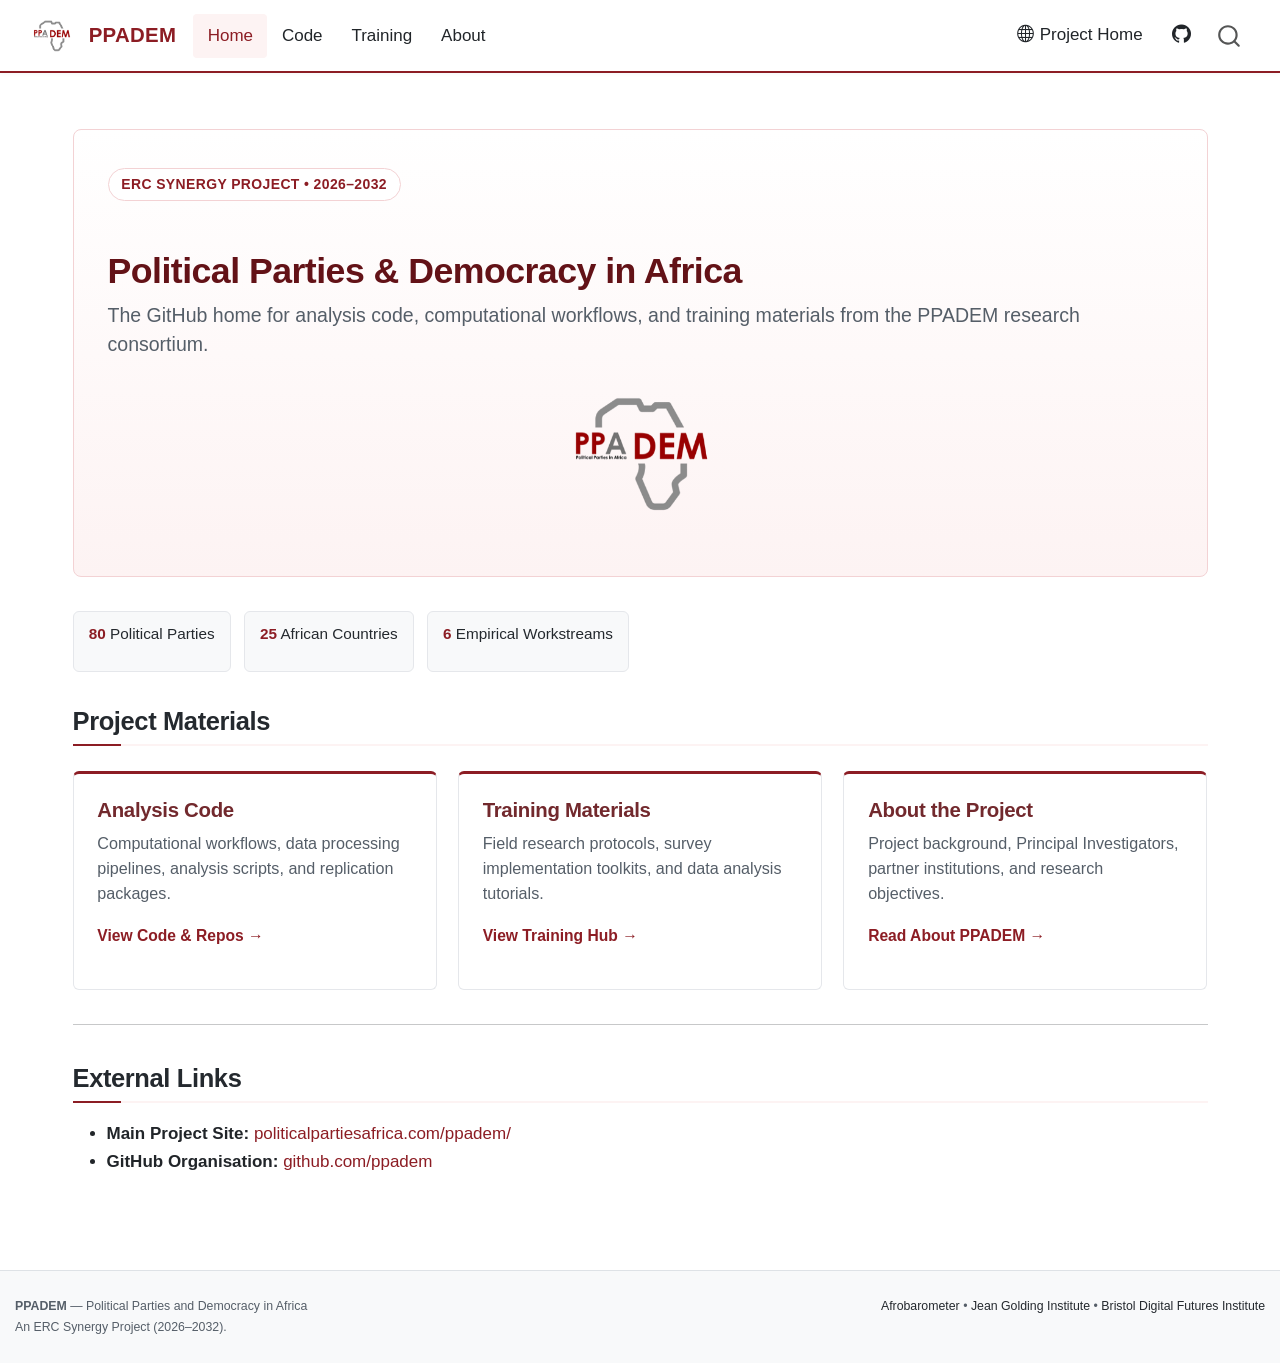
==== docs/index.html @ 28be97a3 "Build PPADEM Quarto site for GitHub Pages Replace the minimal README-only setup with a Quarto websit" ====
<!DOCTYPE html>
<html xmlns="http://www.w3.org/1999/xhtml" lang="en" xml:lang="en"><head>

<meta charset="utf-8">
<meta name="generator" content="quarto-1.10.18">

<meta name="viewport" content="width=device-width, initial-scale=1.0, user-scalable=yes">


<title>PPADEM</title>
<style>
/* Default styles provided by pandoc.
** See https://pandoc.org/MANUAL.html#variables-for-html for config info.
*/
span.smallcaps{font-variant: small-caps;}
div.columns{display: flex; gap: 1.5em;}
div.column{flex: auto;}
@media screen {
div.columns{gap: min(4vw, 1.5em);}
div.column{overflow-x: auto;}
}
div.hanging-indent{margin-left: 1.5em; text-indent: -1.5em;}
ul.task-list{list-style: none;}
ul.task-list li input[type="checkbox"] {
  width: 0.8em;
  margin: 0 0.8em 0.2em -1em; /* quarto-specific, see https://github.com/quarto-dev/quarto-cli/issues/4556 */ 
  vertical-align: middle;
}
</style>


<script src="site_libs/quarto-nav/quarto-nav.js"></script>
<script src="site_libs/quarto-nav/headroom.min.js"></script>
<script src="site_libs/clipboard/clipboard.min.js"></script>
<script src="site_libs/quarto-search/autocomplete.umd.js"></script>
<script src="site_libs/quarto-search/fuse.min.js"></script>
<script src="site_libs/quarto-search/quarto-search.js"></script>
<meta name="quarto:offset" content="./">
<link href="./images/PPADEM Logo.png" rel="icon" type="image/png">
<script src="site_libs/quarto-html/quarto.js" type="module"></script>
<script src="site_libs/quarto-html/tabsets/tabsets.js" type="module"></script>
<script src="site_libs/quarto-html/popper.min.js"></script>
<script src="site_libs/quarto-html/tippy.umd.min.js"></script>
<script src="site_libs/quarto-html/anchor.min.js"></script>
<link href="site_libs/quarto-html/tippy.css" rel="stylesheet">
<link href="site_libs/quarto-html/quarto-syntax-highlighting-64a204ab8560d761af7679ceaba22944.css" rel="stylesheet" id="quarto-text-highlighting-styles">
<script src="site_libs/bootstrap/bootstrap.min.js"></script>
<link href="site_libs/bootstrap/bootstrap-icons.css" rel="stylesheet">
<link href="site_libs/bootstrap/bootstrap-bb47a2f863147e57f263fcb84ea8ee27.min.css" rel="stylesheet" append-hash="true" id="quarto-bootstrap" data-mode="light">
<script id="quarto-search-options" type="application/json">{
  "location": "navbar",
  "copy-button": false,
  "collapse-after": 3,
  "panel-placement": "end",
  "type": "overlay",
  "limit": 50,
  "keyboard-shortcut": [
    "f",
    "/",
    "s"
  ],
  "show-item-context": false,
  "language": {
    "search-no-results-text": "No results",
    "search-matching-documents-text": "matching documents",
    "search-copy-link-title": "Copy link to search",
    "search-hide-matches-text": "Hide additional matches",
    "search-more-match-text": "more match in this document",
    "search-more-matches-text": "more matches in this document",
    "search-clear-button-title": "Clear",
    "search-text-placeholder": "",
    "search-detached-cancel-button-title": "Cancel",
    "search-submit-button-title": "Submit",
    "search-label": "Search"
  }
}</script>
<style>html{ scroll-behavior: smooth; }</style>


<link rel="stylesheet" href="styles.css">
</head>

<body class="nav-fixed quarto-light">

<div id="quarto-search-results"></div>
  <header id="quarto-header" class="headroom fixed-top">
    <nav class="navbar navbar-expand-lg " data-bs-theme="dark">
      <div class="navbar-container container-fluid">
      <div class="navbar-brand-container mx-auto">
    <a href="./index.html" class="navbar-brand navbar-brand-logo">
    <img src="./images/PPADEM Logo.png" alt="" class="navbar-logo light-content">
    <img src="./images/PPADEM Logo.png" alt="" class="navbar-logo dark-content">
    </a>
    <a class="navbar-brand" href="./index.html">
    <span class="navbar-title">PPADEM</span>
    </a>
  </div>
            <div id="quarto-search" class="" title="Search"></div>
          <button class="navbar-toggler" type="button" data-bs-toggle="collapse" data-bs-target="#navbarCollapse" aria-controls="navbarCollapse" role="menu" aria-expanded="false" aria-label="Toggle navigation" onclick="if (window.quartoToggleHeadroom) { window.quartoToggleHeadroom(); }">
  <span class="navbar-toggler-icon"></span>
</button>
          <div class="collapse navbar-collapse" id="navbarCollapse">
            <ul class="navbar-nav navbar-nav-scroll me-auto">
  <li class="nav-item">
    <a class="nav-link active" href="./index.html" aria-current="page"> 
<span class="menu-text">Home</span></a>
  </li>  
  <li class="nav-item">
    <a class="nav-link" href="./code.html"> 
<span class="menu-text">Code</span></a>
  </li>  
  <li class="nav-item">
    <a class="nav-link" href="./training.html"> 
<span class="menu-text">Training</span></a>
  </li>  
  <li class="nav-item">
    <a class="nav-link" href="./about.html"> 
<span class="menu-text">About</span></a>
  </li>  
</ul>
            <ul class="navbar-nav navbar-nav-scroll ms-auto">
  <li class="nav-item">
    <a class="nav-link" href="https://politicalpartiesafrica.com/ppadem/"> <i class="bi bi-globe" role="img">
</i> 
<span class="menu-text">Project Home</span></a>
  </li>  
  <li class="nav-item compact">
    <a class="nav-link" href="https://github.com/ppadem"> <i class="bi bi-github" role="img" aria-label="GitHub">
</i> 
<span class="menu-text"></span></a>
  </li>  
</ul>
          </div> <!-- /navcollapse -->
            <div class="quarto-navbar-tools">
</div>
      </div> <!-- /container-fluid -->
    </nav>
</header>
<!-- content -->
<div id="quarto-content" class="quarto-container page-columns page-rows-contents page-layout-full page-navbar">
<!-- sidebar -->
<!-- margin-sidebar -->
    
<!-- main -->
<main class="content column-page" id="quarto-document-content"><header id="title-block-header" class="quarto-title-block"></header>




<div class="ppadem-hero">
<div class="row align-items-center">
<div class="col-lg-8">
<span class="ppadem-pill">ERC Synergy Project • 2026–2032</span>
<h1 class="ppadem-hero-title">
Political Parties &amp; Democracy in Africa
</h1>
<p class="ppadem-hero-subtitle">
The GitHub home for analysis code, computational workflows, and training materials from the PPADEM research consortium.
</p>
</div>
<div class="col-lg-4 text-center mt-3 mt-lg-0">
<p><img src="images/PPADEM Logo.png" alt="PPADEM Logo" class="img-fluid" style="max-height: 140px; width: auto;"></p>
</div>
</div>
</div>
<div class="ppadem-highlights-strip">
<div class="ppadem-highlight-tag">
<p><strong>80</strong> Political Parties</p>
</div>
<div class="ppadem-highlight-tag">
<p><strong>25</strong> African Countries</p>
</div>
<div class="ppadem-highlight-tag">
<p><strong>6</strong> Empirical Workstreams</p>
</div>
</div>
<section id="project-materials" class="level2">
<h2 class="anchored" data-anchor-id="project-materials">Project Materials</h2>
<div class="ppadem-card-grid">
<div class="ppadem-card">
<div>
<h3 class="anchored">
Analysis Code
</h3>
<p>
Computational workflows, data processing pipelines, analysis scripts, and replication packages.
</p>
</div>
<p><a href="code.html" class="card-link">View Code &amp; Repos →</a></p>
</div>
<div class="ppadem-card">
<div>
<h3 class="anchored">
Training Materials
</h3>
<p>
Field research protocols, survey implementation toolkits, and data analysis tutorials.
</p>
</div>
<p><a href="training.html" class="card-link">View Training Hub →</a></p>
</div>
<div class="ppadem-card">
<div>
<h3 class="anchored">
About the Project
</h3>
<p>
Project background, Principal Investigators, partner institutions, and research objectives.
</p>
</div>
<p><a href="about.html" class="card-link">Read About PPADEM →</a></p>
</div>
</div>
<hr>
</section>
<section id="external-links" class="level2">
<h2 class="anchored" data-anchor-id="external-links">External Links</h2>
<ul>
<li><strong>Main Project Site:</strong> <a href="https://politicalpartiesafrica.com/ppadem/">politicalpartiesafrica.com/ppadem/</a></li>
<li><strong>GitHub Organisation:</strong> <a href="https://github.com/ppadem">github.com/ppadem</a></li>
</ul>


</section>

</main> <!-- /main -->
<script id="quarto-html-after-body" type="application/javascript">
  window.document.addEventListener("DOMContentLoaded", function (event) {
    const icon = "";
    const anchorJS = new window.AnchorJS();
    anchorJS.options = {
      placement: 'right',
      icon: icon
    };
    anchorJS.add('.anchored');
    const isCodeAnnotation = (el) => {
      for (const clz of el.classList) {
        if (clz.startsWith('code-annotation-')) {                     
          return true;
        }
      }
      return false;
    }
    const onCopySuccess = function(e) {
      // button target
      const button = e.trigger;
      // don't keep focus
      button.blur();
      // flash "checked"
      button.classList.add('code-copy-button-checked');
      var currentTitle = button.getAttribute("title");
      button.setAttribute("title", "Copied!");
      let tooltip;
      if (window.bootstrap) {
        button.setAttribute("data-bs-toggle", "tooltip");
        button.setAttribute("data-bs-placement", "left");
        button.setAttribute("data-bs-title", "Copied!");
        tooltip = new bootstrap.Tooltip(button, 
          { trigger: "manual", 
            customClass: "code-copy-button-tooltip",
            offset: [0, -8]});
        tooltip.show();    
      }
      setTimeout(function() {
        if (tooltip) {
          tooltip.hide();
          button.removeAttribute("data-bs-title");
          button.removeAttribute("data-bs-toggle");
          button.removeAttribute("data-bs-placement");
        }
        button.setAttribute("title", currentTitle);
        button.classList.remove('code-copy-button-checked');
      }, 1000);
      // clear code selection
      e.clearSelection();
    }
    const getTextToCopy = function(trigger) {
      const outerScaffold = trigger.parentElement.cloneNode(true);
      const codeEl = outerScaffold.querySelector('code');
      for (const childEl of codeEl.children) {
        if (isCodeAnnotation(childEl)) {
          childEl.remove();
        }
      }
      return codeEl.innerText;
    }
    const clipboard = new window.ClipboardJS('.code-copy-button:not([data-in-quarto-modal])', {
      text: getTextToCopy
    });
    clipboard.on('success', onCopySuccess);
    if (window.document.getElementById('quarto-embedded-source-code-modal')) {
      const clipboardModal = new window.ClipboardJS('.code-copy-button[data-in-quarto-modal]', {
        text: getTextToCopy,
        container: window.document.getElementById('quarto-embedded-source-code-modal')
      });
      clipboardModal.on('success', onCopySuccess);
    }
      var localhostRegex = new RegExp(/^(?:http|https):\/\/localhost\:?[0-9]*\//);
      var mailtoRegex = new RegExp(/^mailto:/);
        var filterRegex = new RegExp("https:\/\/ppadem\.github\.io");
      var isInternal = (href) => {
          return filterRegex.test(href) || localhostRegex.test(href) || mailtoRegex.test(href);
      }
      // Inspect non-navigation links and adorn them if external
     var links = window.document.querySelectorAll('a[href]:not(.nav-link):not(.navbar-brand):not(.toc-action):not(.sidebar-link):not(.sidebar-item-toggle):not(.pagination-link):not(.no-external):not([aria-hidden]):not(.dropdown-item):not(.quarto-navigation-tool):not(.about-link)');
      for (var i=0; i<links.length; i++) {
        const link = links[i];
        if (!isInternal(link.href)) {
          // undo the damage that might have been done by quarto-nav.js in the case of
          // links that we want to consider external
          if (link.dataset.originalHref !== undefined) {
            link.href = link.dataset.originalHref;
          }
        }
      }
    function tippyHover(el, contentFn, onTriggerFn, onUntriggerFn) {
      const config = {
        allowHTML: true,
        maxWidth: 500,
        delay: 100,
        arrow: false,
        appendTo: function(el) {
            return el.parentElement;
        },
        interactive: true,
        interactiveBorder: 10,
        theme: 'quarto',
        placement: 'bottom-start',
      };
      if (contentFn) {
        config.content = contentFn;
      }
      if (onTriggerFn) {
        config.onTrigger = onTriggerFn;
      }
      if (onUntriggerFn) {
        config.onUntrigger = onUntriggerFn;
      }
      window.tippy(el, config); 
    }
    const noterefs = window.document.querySelectorAll('a[role="doc-noteref"]');
    for (var i=0; i<noterefs.length; i++) {
      const ref = noterefs[i];
      tippyHover(ref, function() {
        // use id or data attribute instead here
        let href = ref.getAttribute('data-footnote-href') || ref.getAttribute('href');
        try { href = new URL(href).hash; } catch {}
        const id = href.replace(/^#\/?/, "");
        const note = window.document.getElementById(id);
        if (note) {
          return note.innerHTML;
        } else {
          return "";
        }
      });
    }
    const xrefs = window.document.querySelectorAll('a.quarto-xref');
    const processXRef = (id, note) => {
      // Strip column container classes
      const stripColumnClz = (el) => {
        el.classList.remove("page-full", "page-columns");
        if (el.children) {
          for (const child of el.children) {
            stripColumnClz(child);
          }
        }
      }
      stripColumnClz(note)
      if (id === null || id.startsWith('sec-')) {
        // Special case sections, only their first couple elements
        const container = document.createElement("div");
        if (note.children && note.children.length > 2) {
          container.appendChild(note.children[0].cloneNode(true));
          for (let i = 1; i < note.children.length; i++) {
            const child = note.children[i];
            if (child.tagName === "P" && child.innerText === "") {
              continue;
            } else {
              container.appendChild(child.cloneNode(true));
              break;
            }
          }
          if (window.Quarto?.typesetMath) {
            window.Quarto.typesetMath(container);
          }
          return container.innerHTML
        } else {
          if (window.Quarto?.typesetMath) {
            window.Quarto.typesetMath(note);
          }
          return note.innerHTML;
        }
      } else {
        // Remove any anchor links if they are present
        const anchorLink = note.querySelector('a.anchorjs-link');
        if (anchorLink) {
          anchorLink.remove();
        }
        if (window.Quarto?.typesetMath) {
          window.Quarto.typesetMath(note);
        }
        if (note.classList.contains("callout")) {
          return note.outerHTML;
        } else {
          return note.innerHTML;
        }
      }
    }
    for (var i=0; i<xrefs.length; i++) {
      const xref = xrefs[i];
      tippyHover(xref, undefined, function(instance) {
        instance.disable();
        let url = xref.getAttribute('href');
        let hash = undefined; 
        if (url.startsWith('#')) {
          hash = url;
        } else {
          try { hash = new URL(url).hash; } catch {}
        }
        if (hash) {
          const id = hash.replace(/^#\/?/, "");
          const note = window.document.getElementById(id);
          if (note !== null) {
            try {
              const html = processXRef(id, note.cloneNode(true));
              instance.setContent(html);
            } finally {
              instance.enable();
              instance.show();
            }
          } else {
            // See if we can fetch this
            fetch(url.split('#')[0])
            .then(res => res.text())
            .then(html => {
              const parser = new DOMParser();
              const htmlDoc = parser.parseFromString(html, "text/html");
              const note = htmlDoc.getElementById(id);
              if (note !== null) {
                const html = processXRef(id, note);
                instance.setContent(html);
              } 
            }).finally(() => {
              instance.enable();
              instance.show();
            });
          }
        } else {
          // See if we can fetch a full url (with no hash to target)
          // This is a special case and we should probably do some content thinning / targeting
          fetch(url)
          .then(res => res.text())
          .then(html => {
            const parser = new DOMParser();
            const htmlDoc = parser.parseFromString(html, "text/html");
            const note = htmlDoc.querySelector('main.content');
            if (note !== null) {
              // This should only happen for chapter cross references
              // (since there is no id in the URL)
              // remove the first header
              if (note.children.length > 0 && note.children[0].tagName === "HEADER") {
                note.children[0].remove();
              }
              const html = processXRef(null, note);
              instance.setContent(html);
            } 
          }).finally(() => {
            instance.enable();
            instance.show();
          });
        }
      }, function(instance) {
      });
    }
        let selectedAnnoteEl;
        const selectorForAnnotation = ( cell, annotation) => {
          let cellAttr = 'data-code-cell="' + cell + '"';
          let lineAttr = 'data-code-annotation="' +  annotation + '"';
          const selector = 'span[' + cellAttr + '][' + lineAttr + ']';
          return selector;
        }
        const selectCodeLines = (annoteEl) => {
          const doc = window.document;
          const targetCell = annoteEl.getAttribute("data-target-cell");
          const targetAnnotation = annoteEl.getAttribute("data-target-annotation");
          const annoteSpan = window.document.querySelector(selectorForAnnotation(targetCell, targetAnnotation));
          const lines = annoteSpan.getAttribute("data-code-lines").split(",");
          const lineIds = lines.map((line) => {
            return targetCell + "-" + line;
          })
          let top = null;
          let height = null;
          let parent = null;
          if (lineIds.length > 0) {
              //compute the position of the single el (top and bottom and make a div)
              const el = window.document.getElementById(lineIds[0]);
              top = el.offsetTop;
              height = el.offsetHeight;
              parent = el.parentElement.parentElement;
            if (lineIds.length > 1) {
              const lastEl = window.document.getElementById(lineIds[lineIds.length - 1]);
              const bottom = lastEl.offsetTop + lastEl.offsetHeight;
              height = bottom - top;
            }
            if (top !== null && height !== null && parent !== null) {
              // cook up a div (if necessary) and position it 
              let div = window.document.getElementById("code-annotation-line-highlight");
              if (div === null) {
                div = window.document.createElement("div");
                div.setAttribute("id", "code-annotation-line-highlight");
                div.style.position = 'absolute';
                parent.appendChild(div);
              }
              div.style.top = top - 2 + "px";
              div.style.height = height + 4 + "px";
              div.style.left = 0;
              let gutterDiv = window.document.getElementById("code-annotation-line-highlight-gutter");
              if (gutterDiv === null) {
                gutterDiv = window.document.createElement("div");
                gutterDiv.setAttribute("id", "code-annotation-line-highlight-gutter");
                gutterDiv.style.position = 'absolute';
                const codeCell = window.document.getElementById(targetCell);
                const gutter = codeCell.querySelector('.code-annotation-gutter');
                gutter.appendChild(gutterDiv);
              }
              gutterDiv.style.top = top - 2 + "px";
              gutterDiv.style.height = height + 4 + "px";
            }
            selectedAnnoteEl = annoteEl;
          }
        };
        const unselectCodeLines = () => {
          const elementsIds = ["code-annotation-line-highlight", "code-annotation-line-highlight-gutter"];
          elementsIds.forEach((elId) => {
            const div = window.document.getElementById(elId);
            if (div) {
              div.remove();
            }
          });
          selectedAnnoteEl = undefined;
        };
          // Handle positioning of the toggle
      window.addEventListener(
        "resize",
        throttle(() => {
          elRect = undefined;
          if (selectedAnnoteEl) {
            selectCodeLines(selectedAnnoteEl);
          }
        }, 10)
      );
      function throttle(fn, ms) {
      let throttle = false;
      let timer;
        return (...args) => {
          if(!throttle) { // first call gets through
              fn.apply(this, args);
              throttle = true;
          } else { // all the others get throttled
              if(timer) clearTimeout(timer); // cancel #2
              timer = setTimeout(() => {
                fn.apply(this, args);
                timer = throttle = false;
              }, ms);
          }
        };
      }
        // Attach click handler to the DT
        const annoteDls = window.document.querySelectorAll('dt[data-target-cell]');
        for (const annoteDlNode of annoteDls) {
          annoteDlNode.addEventListener('click', (event) => {
            const clickedEl = event.target;
            if (clickedEl !== selectedAnnoteEl) {
              unselectCodeLines();
              const activeEl = window.document.querySelector('dt[data-target-cell].code-annotation-active');
              if (activeEl) {
                activeEl.classList.remove('code-annotation-active');
              }
              selectCodeLines(clickedEl);
              clickedEl.classList.add('code-annotation-active');
            } else {
              // Unselect the line
              unselectCodeLines();
              clickedEl.classList.remove('code-annotation-active');
            }
          });
        }
    const findCites = (el) => {
      const parentEl = el.parentElement;
      if (parentEl) {
        const cites = parentEl.dataset.cites;
        if (cites) {
          return {
            el,
            cites: cites.split(' ')
          };
        } else {
          return findCites(el.parentElement)
        }
      } else {
        return undefined;
      }
    };
    var bibliorefs = window.document.querySelectorAll('a[role="doc-biblioref"]');
    for (var i=0; i<bibliorefs.length; i++) {
      const ref = bibliorefs[i];
      const citeInfo = findCites(ref);
      if (citeInfo) {
        tippyHover(citeInfo.el, function() {
          var popup = window.document.createElement('div');
          citeInfo.cites.forEach(function(cite) {
            var citeDiv = window.document.createElement('div');
            citeDiv.classList.add('hanging-indent');
            citeDiv.classList.add('csl-entry');
            var biblioDiv = window.document.getElementById('ref-' + cite);
            if (biblioDiv) {
              citeDiv.innerHTML = biblioDiv.innerHTML;
            }
            popup.appendChild(citeDiv);
          });
          return popup.innerHTML;
        });
      }
    }
  });
  </script>
</div> <!-- /content -->
<footer class="footer">
  <div class="nav-footer">
    <div class="nav-footer-left">
<p><strong>PPADEM</strong> — Political Parties and Democracy in Africa<br>
An ERC Synergy Project (2026–2032).</p>
</div>   
    <div class="nav-footer-center">
      &nbsp;
    </div>
    <div class="nav-footer-right">
<p><a href="https://www.afrobarometer.org/">Afrobarometer</a> • <a href="https://www.bristol.ac.uk/golding/">Jean Golding Institute</a> • <a href="https://www.bristol.ac.uk/bristol-digital-futures-institute/">Bristol Digital Futures Institute</a></p>
</div>
  </div>
</footer>




<script src="site_libs/quarto-html/zenscroll-min.js"></script>
</body></html>
---- docs/site_libs/quarto-html/tippy.css ----
.tippy-box[data-animation=fade][data-state=hidden]{opacity:0}[data-tippy-root]{max-width:calc(100vw - 10px)}.tippy-box{position:relative;background-color:#333;color:#fff;border-radius:4px;font-size:14px;line-height:1.4;white-space:normal;outline:0;transition-property:transform,visibility,opacity}.tippy-box[data-placement^=top]>.tippy-arrow{bottom:0}.tippy-box[data-placement^=top]>.tippy-arrow:before{bottom:-7px;left:0;border-width:8px 8px 0;border-top-color:initial;transform-origin:center top}.tippy-box[data-placement^=bottom]>.tippy-arrow{top:0}.tippy-box[data-placement^=bottom]>.tippy-arrow:before{top:-7px;left:0;border-width:0 8px 8px;border-bottom-color:initial;transform-origin:center bottom}.tippy-box[data-placement^=left]>.tippy-arrow{right:0}.tippy-box[data-placement^=left]>.tippy-arrow:before{border-width:8px 0 8px 8px;border-left-color:initial;right:-7px;transform-origin:center left}.tippy-box[data-placement^=right]>.tippy-arrow{left:0}.tippy-box[data-placement^=right]>.tippy-arrow:before{left:-7px;border-width:8px 8px 8px 0;border-right-color:initial;transform-origin:center right}.tippy-box[data-inertia][data-state=visible]{transition-timing-function:cubic-bezier(.54,1.5,.38,1.11)}.tippy-arrow{width:16px;height:16px;color:#333}.tippy-arrow:before{content:"";position:absolute;border-color:transparent;border-style:solid}.tippy-content{position:relative;padding:5px 9px;z-index:1}
---- docs/site_libs/quarto-html/quarto-syntax-highlighting-64a204ab8560d761af7679ceaba22944.css ----
/* quarto syntax highlight colors */
:root {
  --quarto-hl-ot-color: #003B4F;
  --quarto-hl-at-color: #657422;
  --quarto-hl-ss-color: #20794D;
  --quarto-hl-an-color: #5E5E5E;
  --quarto-hl-fu-color: #4758AB;
  --quarto-hl-st-color: #20794D;
  --quarto-hl-cf-color: #003B4F;
  --quarto-hl-op-color: #5E5E5E;
  --quarto-hl-er-color: #AD0000;
  --quarto-hl-bn-color: #AD0000;
  --quarto-hl-al-color: #AD0000;
  --quarto-hl-va-color: #111111;
  --quarto-hl-bu-color: inherit;
  --quarto-hl-ex-color: inherit;
  --quarto-hl-pp-color: #AD0000;
  --quarto-hl-in-color: #5E5E5E;
  --quarto-hl-vs-color: #20794D;
  --quarto-hl-wa-color: #5E5E5E;
  --quarto-hl-do-color: #5E5E5E;
  --quarto-hl-im-color: #00769E;
  --quarto-hl-ch-color: #20794D;
  --quarto-hl-dt-color: #AD0000;
  --quarto-hl-fl-color: #AD0000;
  --quarto-hl-co-color: #5E5E5E;
  --quarto-hl-cv-color: #5E5E5E;
  --quarto-hl-cn-color: #8f5902;
  --quarto-hl-sc-color: #5E5E5E;
  --quarto-hl-dv-color: #AD0000;
  --quarto-hl-kw-color: #003B4F;
}

/* other quarto variables */
:root {
  --quarto-font-monospace: SFMono-Regular, Menlo, Monaco, Consolas, "Liberation Mono", "Courier New", monospace;
}

/* syntax highlight based on Pandoc's rules */
pre > code.sourceCode > span {
  color: #003B4F;
}

code.sourceCode > span {
  color: #003B4F;
}

div.sourceCode,
div.sourceCode pre.sourceCode {
  color: #003B4F;
}

/* Normal */
code span {
  color: #003B4F;
}

/* Alert */
code span.al {
  color: #AD0000;
  font-style: inherit;
}

/* Annotation */
code span.an {
  color: #5E5E5E;
  font-style: inherit;
}

/* Attribute */
code span.at {
  color: #657422;
  font-style: inherit;
}

/* BaseN */
code span.bn {
  color: #AD0000;
  font-style: inherit;
}

/* BuiltIn */
code span.bu {
  font-style: inherit;
}

/* ControlFlow */
code span.cf {
  color: #003B4F;
  font-weight: bold;
  font-style: inherit;
}

/* Char */
code span.ch {
  color: #20794D;
  font-style: inherit;
}

/* Constant */
code span.cn {
  color: #8f5902;
  font-style: inherit;
}

/* Comment */
code span.co {
  color: #5E5E5E;
  font-style: inherit;
}

/* CommentVar */
code span.cv {
  color: #5E5E5E;
  font-style: italic;
}

/* Documentation */
code span.do {
  color: #5E5E5E;
  font-style: italic;
}

/* DataType */
code span.dt {
  color: #AD0000;
  font-style: inherit;
}

/* DecVal */
code span.dv {
  color: #AD0000;
  font-style: inherit;
}

/* Error */
code span.er {
  color: #AD0000;
  font-style: inherit;
}

/* Extension */
code span.ex {
  font-style: inherit;
}

/* Float */
code span.fl {
  color: #AD0000;
  font-style: inherit;
}

/* Function */
code span.fu {
  color: #4758AB;
  font-style: inherit;
}

/* Import */
code span.im {
  color: #00769E;
  font-style: inherit;
}

/* Information */
code span.in {
  color: #5E5E5E;
  font-style: inherit;
}

/* Keyword */
code span.kw {
  color: #003B4F;
  font-weight: bold;
  font-style: inherit;
}

/* Operator */
code span.op {
  color: #5E5E5E;
  font-style: inherit;
}

/* Other */
code span.ot {
  color: #003B4F;
  font-style: inherit;
}

/* Preprocessor */
code span.pp {
  color: #AD0000;
  font-style: inherit;
}

/* SpecialChar */
code span.sc {
  color: #5E5E5E;
  font-style: inherit;
}

/* SpecialString */
code span.ss {
  color: #20794D;
  font-style: inherit;
}

/* String */
code span.st {
  color: #20794D;
  font-style: inherit;
}

/* Variable */
code span.va {
  color: #111111;
  font-style: inherit;
}

/* VerbatimString */
code span.vs {
  color: #20794D;
  font-style: inherit;
}

/* Warning */
code span.wa {
  color: #5E5E5E;
  font-style: italic;
}

.prevent-inlining {
  content: "</";
}

/*# sourceMappingURL=9d8d5bb603a83b8298b89080a598c93b.css.map */
---- docs/styles.css ----
/* ==========================================================================
   PPADEM Custom Stylesheet
   Refined academic identity based on PPADEM Logo & Website Palette
   ========================================================================== */

:root {
  /* Brand Colors from Logo */
  --ppadem-red: #8C1D24;
  --ppadem-red-hover: #A8252A;
  --ppadem-red-dark: #631217;
  --ppadem-red-soft: #FDF3F3;
  --ppadem-red-border: #F3D2D4;
  
  --ppadem-gray: #555E68;
  --ppadem-gray-light: #F8F9FA;
  --ppadem-slate: #24292E;
  --ppadem-border: #E5E7EB;
  
  --ppadem-text: #212529;
  --ppadem-white: #FFFFFF;
}

/* ---------------- Typography & Base ---------------- */
body {
  color: var(--ppadem-text);
  font-family: -apple-system, BlinkMacSystemFont, "Segoe UI", Roboto, "Helvetica Neue", Arial, sans-serif;
  line-height: 1.65;
  background-color: #FFFFFF;
}

h1, h2, h3, h4, h5 {
  color: var(--ppadem-slate);
  font-weight: 700;
  letter-spacing: -0.015em;
}

h1 {
  color: var(--ppadem-red-dark);
}

h2 {
  color: var(--ppadem-slate);
  font-size: 1.5rem;
  margin-top: 2.25rem;
  margin-bottom: 1rem;
  padding-bottom: 0.4rem;
  border-bottom: 2px solid var(--ppadem-red-soft);
  position: relative;
}

h2::after {
  content: "";
  position: absolute;
  bottom: -2px;
  left: 0;
  width: 48px;
  height: 2px;
  background-color: var(--ppadem-red);
}

a {
  color: var(--ppadem-red);
  text-decoration: none;
  transition: color 0.15s ease-in-out;
}

a:hover {
  color: var(--ppadem-red-hover);
  text-decoration: underline;
}

/* ---------------- Navbar ---------------- */
.navbar {
  background-color: #FFFFFF !important;
  border-bottom: 2px solid var(--ppadem-red);
  box-shadow: 0 1px 4px rgba(0, 0, 0, 0.04);
  padding: 0.65rem 1rem;
}

.navbar-brand {
  font-weight: 700;
  font-size: 1.2rem;
  color: var(--ppadem-red) !important;
  letter-spacing: 0.3px;
}

.navbar-brand img {
  max-height: 38px;
  margin-right: 8px;
}

.navbar-nav .nav-link {
  color: var(--ppadem-text) !important;
  font-weight: 500;
  padding: 0.45rem 0.85rem !important;
  border-radius: 4px;
  transition: all 0.15s ease;
}

.navbar-nav .nav-link:hover,
.navbar-nav .nav-link.active {
  color: var(--ppadem-red) !important;
  background-color: var(--ppadem-red-soft);
}

/* ---------------- Hero Section ---------------- */
.ppadem-hero {
  background: linear-gradient(180deg, #FFFFFF 0%, var(--ppadem-red-soft) 100%);
  border: 1px solid var(--ppadem-red-border);
  border-radius: 8px;
  padding: 2.25rem 2rem;
  margin: 1.5rem 0 2rem 0;
}

.ppadem-hero-title {
  font-size: 2.1rem;
  font-weight: 800;
  color: var(--ppadem-red-dark);
  line-height: 1.2;
  margin-bottom: 0.5rem;
}

.ppadem-hero-subtitle {
  font-size: 1.15rem;
  color: var(--ppadem-gray);
  line-height: 1.5;
  margin-bottom: 1.25rem;
}

.ppadem-pill {
  display: inline-block;
  font-size: 0.82rem;
  font-weight: 600;
  letter-spacing: 0.4px;
  text-transform: uppercase;
  color: var(--ppadem-red);
  background-color: #FFFFFF;
  border: 1px solid var(--ppadem-red-border);
  padding: 0.25rem 0.75rem;
  border-radius: 20px;
  margin-bottom: 0.85rem;
}

/* ---------------- Stat Badges Strip ---------------- */
.ppadem-highlights-strip {
  display: flex;
  flex-wrap: wrap;
  gap: 0.75rem;
  margin: 1.25rem 0 2rem 0;
}

.ppadem-highlight-tag {
  background-color: var(--ppadem-gray-light);
  border: 1px solid var(--ppadem-border);
  border-radius: 6px;
  padding: 0.5rem 0.9rem;
  font-size: 0.9rem;
  color: var(--ppadem-slate);
  font-weight: 500;
}

.ppadem-highlight-tag strong {
  color: var(--ppadem-red);
  font-weight: 700;
}

/* ---------------- Cards Grid ---------------- */
.ppadem-card-grid {
  display: grid;
  grid-template-columns: repeat(auto-fit, minmax(280px, 1fr));
  gap: 1.25rem;
  margin: 1.5rem 0 2rem 0;
}

.ppadem-card {
  background: #FFFFFF;
  border: 1px solid var(--ppadem-border);
  border-top: 3px solid var(--ppadem-red);
  border-radius: 6px;
  padding: 1.4rem;
  display: flex;
  flex-direction: column;
  justify-content: space-between;
  transition: transform 0.15s ease, box-shadow 0.15s ease;
}

.ppadem-card:hover {
  transform: translateY(-2px);
  box-shadow: 0 4px 12px rgba(140, 29, 36, 0.08);
}

.ppadem-card h3 {
  font-size: 1.2rem;
  font-weight: 700;
  margin-top: 0;
  margin-bottom: 0.5rem;
  color: var(--ppadem-red-dark);
}

.ppadem-card p {
  color: var(--ppadem-gray);
  font-size: 0.95rem;
  line-height: 1.55;
  margin-bottom: 1rem;
  flex-grow: 1;
}

.card-link {
  font-weight: 600;
  font-size: 0.92rem;
  color: var(--ppadem-red);
  display: inline-flex;
  align-items: center;
  gap: 0.25rem;
}

.card-link:hover {
  color: var(--ppadem-red-hover);
  text-decoration: underline;
}

/* ---------------- Workstream Grid (01-06) ---------------- */
.workstream-grid {
  display: grid;
  grid-template-columns: repeat(auto-fit, minmax(260px, 1fr));
  gap: 1rem;
  margin: 1.25rem 0 2rem 0;
}

.workstream-item {
  background: var(--ppadem-gray-light);
  border: 1px solid var(--ppadem-border);
  border-left: 3px solid var(--ppadem-red);
  border-radius: 4px;
  padding: 1rem 1.15rem;
}

.workstream-num {
  font-size: 0.8rem;
  font-weight: 700;
  color: var(--ppadem-red);
  text-transform: uppercase;
  letter-spacing: 0.5px;
  margin-bottom: 0.25rem;
}

.workstream-title {
  font-size: 1.02rem;
  font-weight: 600;
  color: var(--ppadem-slate);
  margin-bottom: 0.25rem;
}

.workstream-desc {
  font-size: 0.88rem;
  color: var(--ppadem-gray);
  line-height: 1.45;
  margin: 0;
}

/* ---------------- Section Placeholder Box ---------------- */
.placeholder-box {
  background: var(--ppadem-gray-light);
  border: 1px dashed var(--ppadem-border);
  border-radius: 6px;
  padding: 1.5rem;
  margin: 1rem 0 1.5rem 0;
  color: var(--ppadem-gray);
  font-size: 0.95rem;
}

.placeholder-box p:last-child {
  margin-bottom: 0;
}

/* ---------------- Footer ---------------- */
.nav-footer {
  background-color: var(--ppadem-gray-light) !important;
  border-top: 1px solid var(--ppadem-border);
  font-size: 0.88rem;
  color: var(--ppadem-gray);
  padding: 1.5rem 0;
}

.nav-footer a {
  color: var(--ppadem-slate);
}

.nav-footer a:hover {
  color: var(--ppadem-red);
}
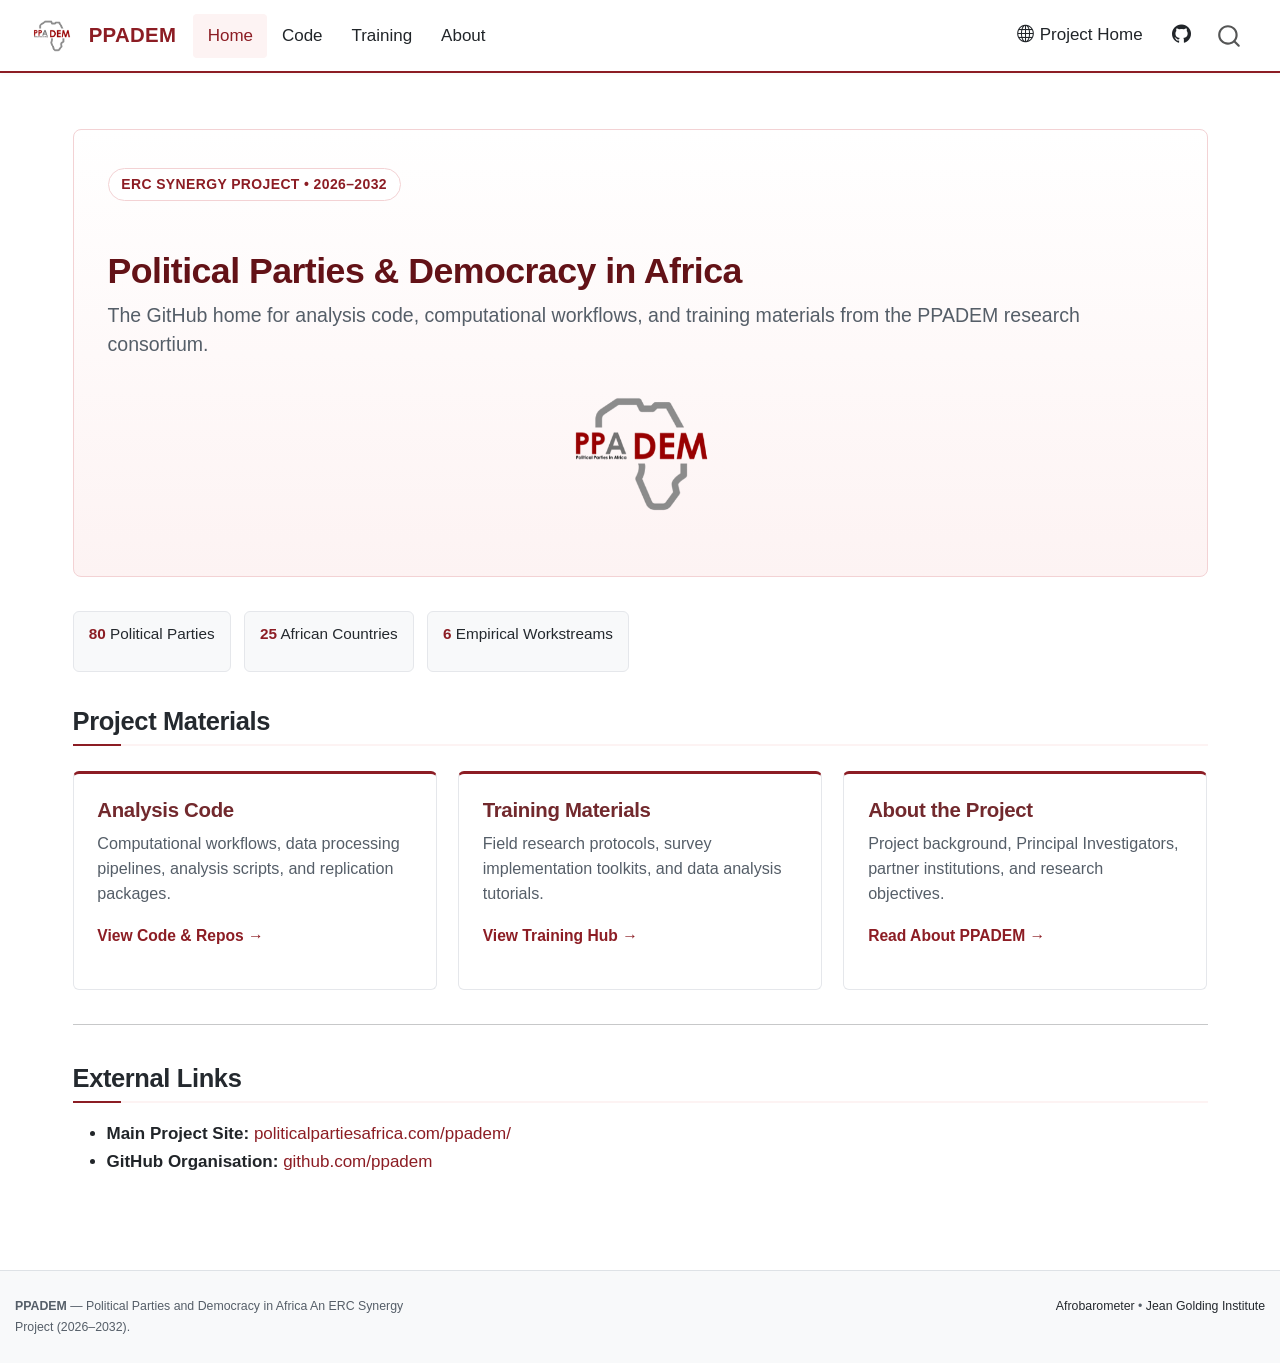
==== commit c09a421a: "Update text on about page" ====
--- a/docs/index.html
+++ b/docs/index.html
@@ -628,14 +628,13 @@
 <footer class="footer">
   <div class="nav-footer">
     <div class="nav-footer-left">
-<p><strong>PPADEM</strong> — Political Parties and Democracy in Africa<br>
-An ERC Synergy Project (2026–2032).</p>
+<p><strong>PPADEM</strong> — Political Parties and Democracy in Africa An ERC Synergy Project (2026–2032).</p>
 </div>   
     <div class="nav-footer-center">
       &nbsp;
     </div>
     <div class="nav-footer-right">
-<p><a href="https://www.afrobarometer.org/">Afrobarometer</a> • <a href="https://www.bristol.ac.uk/golding/">Jean Golding Institute</a> • <a href="https://www.bristol.ac.uk/bristol-digital-futures-institute/">Bristol Digital Futures Institute</a></p>
+<p><a href="https://www.afrobarometer.org/">Afrobarometer</a> • <a href="https://www.bristol.ac.uk/golding/">Jean Golding Institute</a></p>
 </div>
   </div>
 </footer>
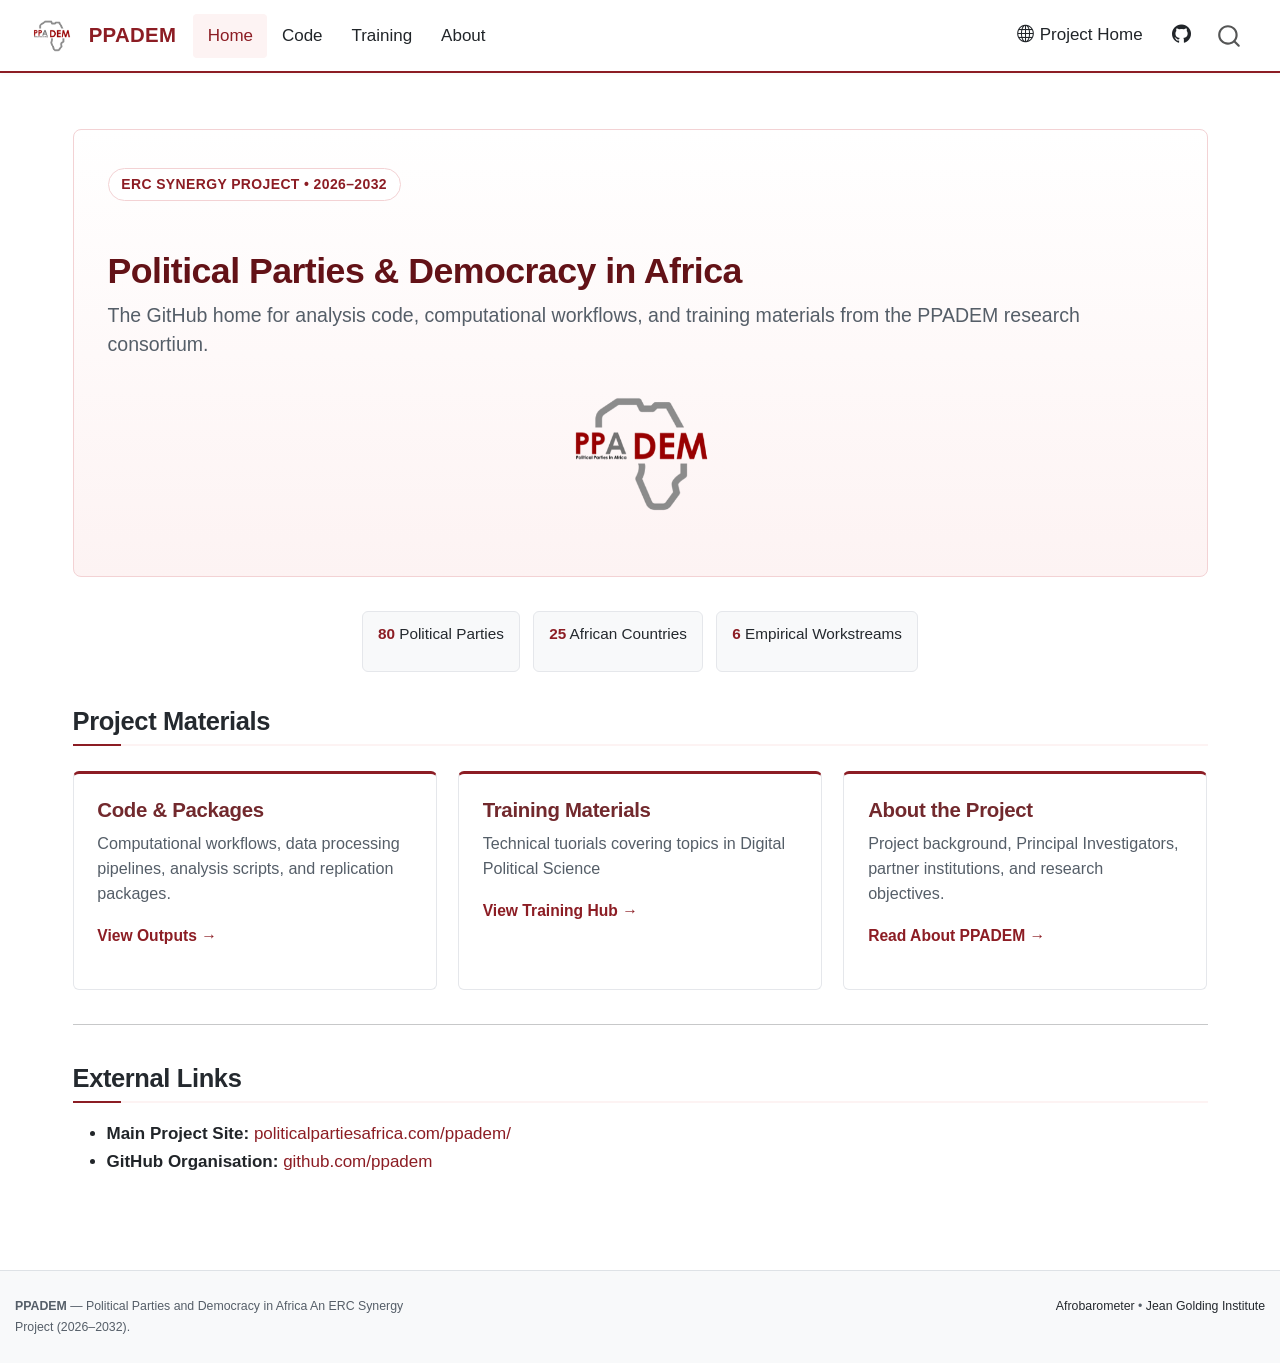
==== commit a31c03c2: "Update Text and Layout" ====
--- a/docs/index.html
+++ b/docs/index.html
@@ -180,13 +180,13 @@
 <div class="ppadem-card">
 <div>
 <h3 class="anchored">
-Analysis Code
+Code &amp; Packages
 </h3>
 <p>
 Computational workflows, data processing pipelines, analysis scripts, and replication packages.
 </p>
 </div>
-<p><a href="code.html" class="card-link">View Code &amp; Repos →</a></p>
+<p><a href="code.html" class="card-link">View Outputs →</a></p>
 </div>
 <div class="ppadem-card">
 <div>
@@ -194,7 +194,7 @@
 Training Materials
 </h3>
 <p>
-Field research protocols, survey implementation toolkits, and data analysis tutorials.
+Technical tuorials covering topics in Digital Political Science
 </p>
 </div>
 <p><a href="training.html" class="card-link">View Training Hub →</a></p>
--- a/docs/styles.css
+++ b/docs/styles.css
@@ -10,12 +10,12 @@
   --ppadem-red-dark: #631217;
   --ppadem-red-soft: #FDF3F3;
   --ppadem-red-border: #F3D2D4;
-  
+
   --ppadem-gray: #555E68;
   --ppadem-gray-light: #F8F9FA;
   --ppadem-slate: #24292E;
   --ppadem-border: #E5E7EB;
-  
+
   --ppadem-text: #212529;
   --ppadem-white: #FFFFFF;
 }
@@ -145,6 +145,7 @@
 .ppadem-highlights-strip {
   display: flex;
   flex-wrap: wrap;
+  justify-content: center; /* <-- Add this line */
   gap: 0.75rem;
   margin: 1.25rem 0 2rem 0;
 }
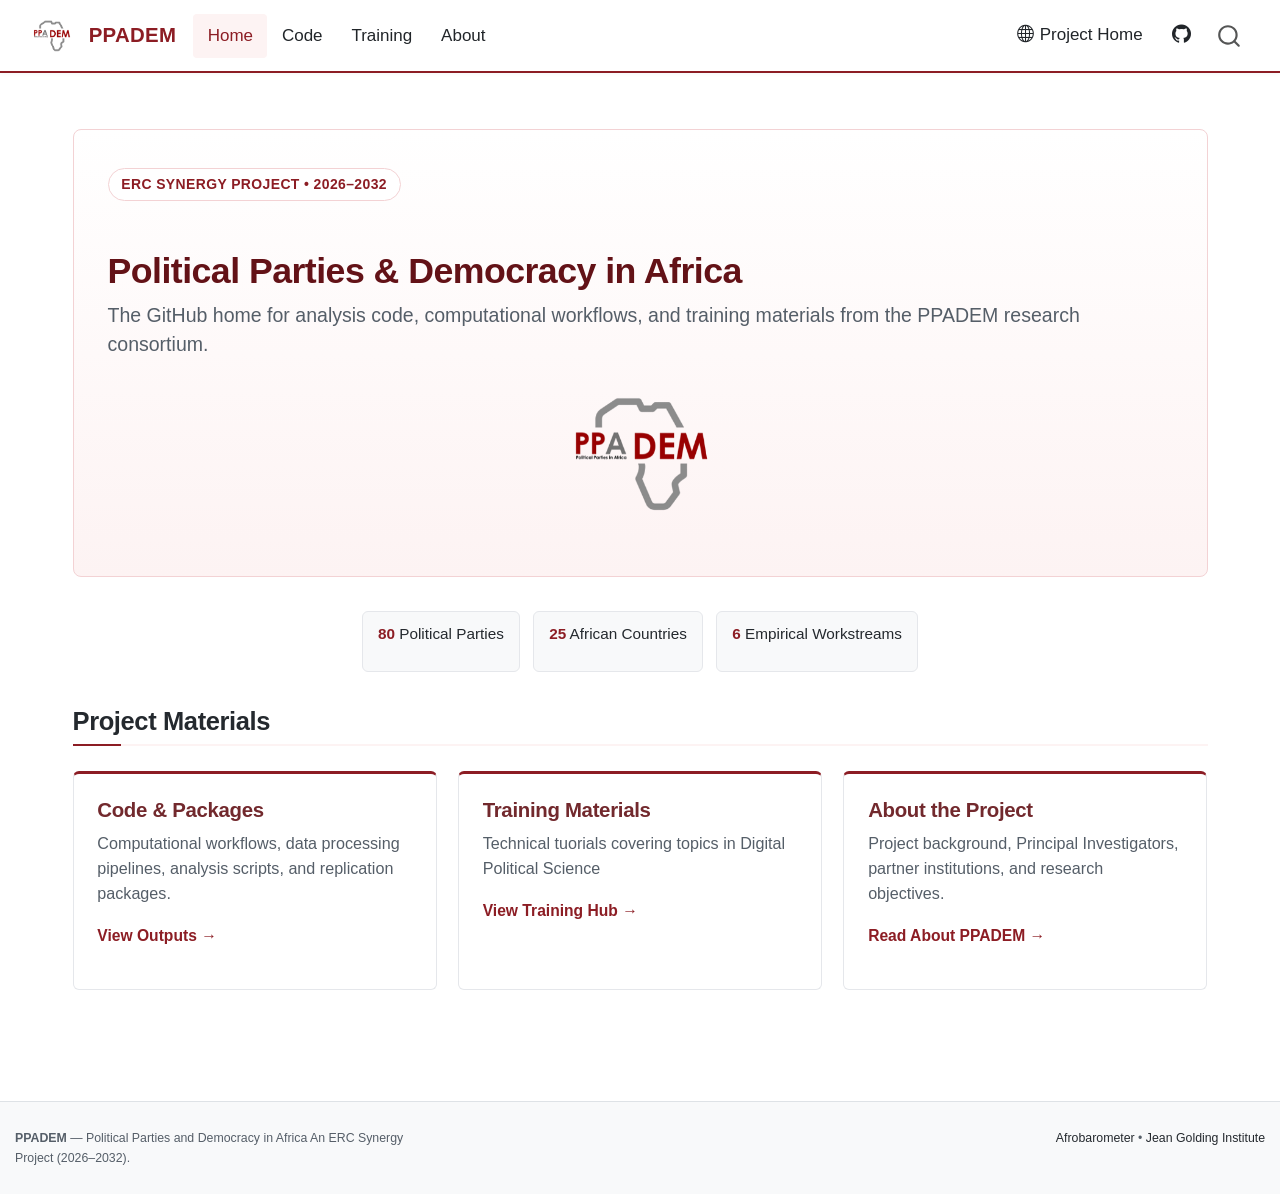
==== commit aadf1f0f: "Update Website" ====
--- a/docs/index.html
+++ b/docs/index.html
@@ -211,14 +211,6 @@
 <p><a href="about.html" class="card-link">Read About PPADEM →</a></p>
 </div>
 </div>
-<hr>
-</section>
-<section id="external-links" class="level2">
-<h2 class="anchored" data-anchor-id="external-links">External Links</h2>
-<ul>
-<li><strong>Main Project Site:</strong> <a href="https://politicalpartiesafrica.com/ppadem/">politicalpartiesafrica.com/ppadem/</a></li>
-<li><strong>GitHub Organisation:</strong> <a href="https://github.com/ppadem">github.com/ppadem</a></li>
-</ul>
 
 
 </section>
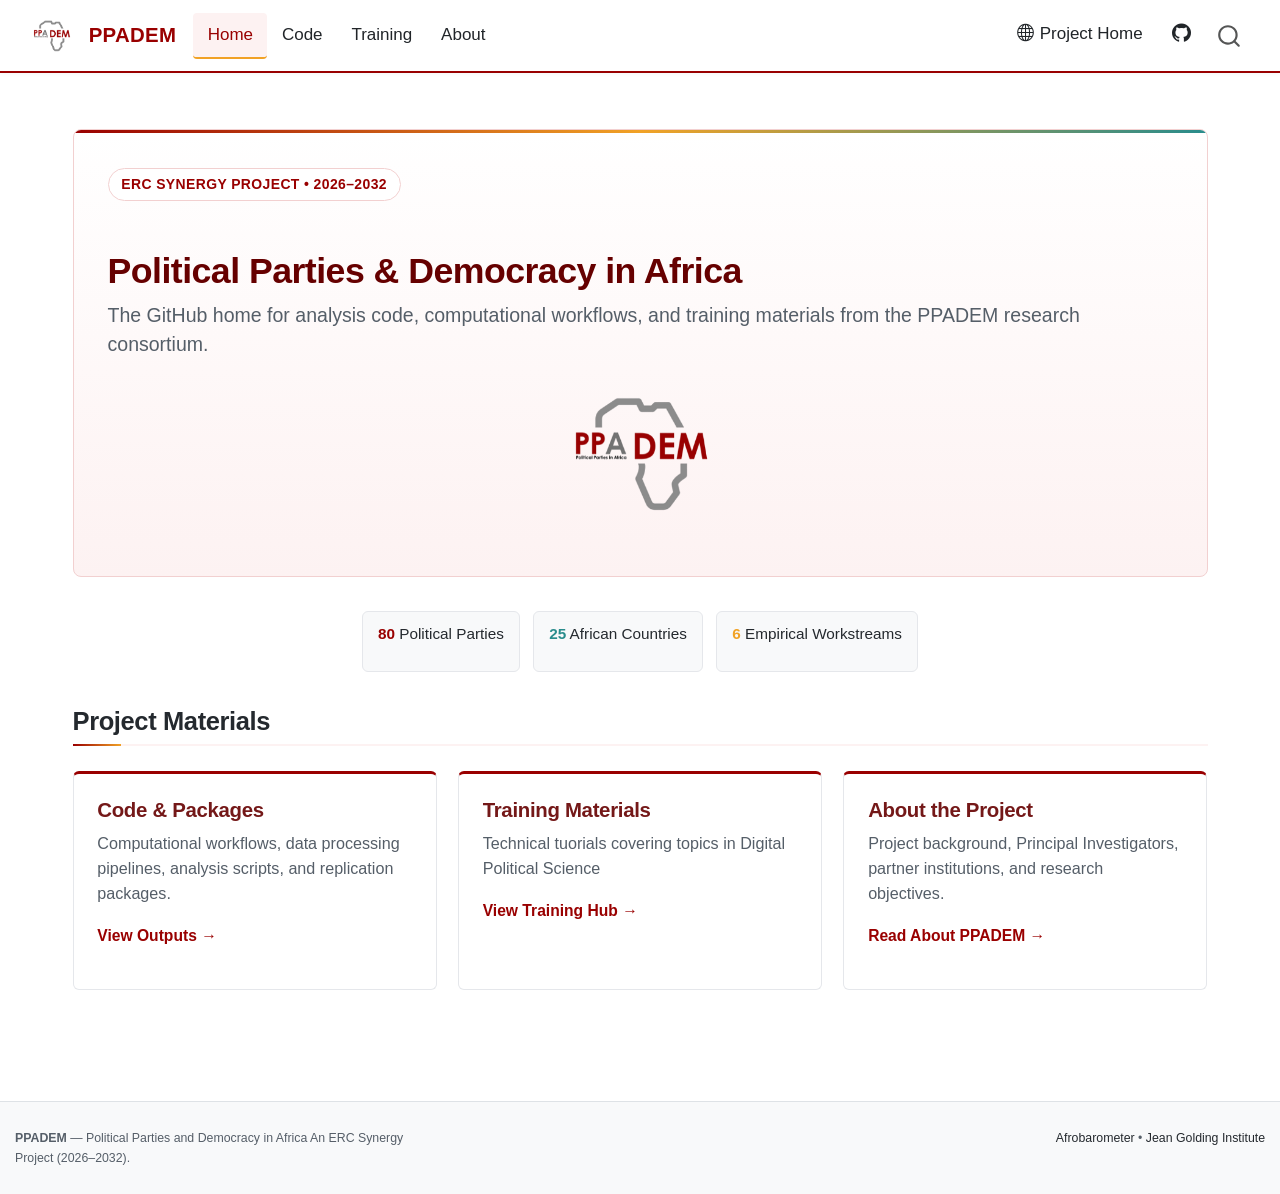
==== commit e91db477: "Add reusable PPADEM Quarto themes Package the site styling into Quarto extensions for the website, r" ====
--- a/docs/index.html
+++ b/docs/index.html
@@ -77,7 +77,7 @@
 <style>html{ scroll-behavior: smooth; }</style>
 
 
-<link rel="stylesheet" href="styles.css">
+<link rel="stylesheet" href="site_libs/quarto-contrib/quarto-project/ppadem/ppadem-theme/styles.css">
 </head>
 
 <body class="nav-fixed quarto-light">
@@ -167,10 +167,10 @@
 <div class="ppadem-highlight-tag">
 <p><strong>80</strong> Political Parties</p>
 </div>
-<div class="ppadem-highlight-tag">
+<div class="ppadem-highlight-tag teal">
 <p><strong>25</strong> African Countries</p>
 </div>
-<div class="ppadem-highlight-tag">
+<div class="ppadem-highlight-tag gold">
 <p><strong>6</strong> Empirical Workstreams</p>
 </div>
 </div>
--- a/docs/site_libs/quarto-contrib/quarto-project/ppadem/ppadem-theme/styles.css
+++ b/docs/site_libs/quarto-contrib/quarto-project/ppadem/ppadem-theme/styles.css
@@ -0,0 +1,345 @@
+/* ==========================================================================
+   PPADEM Custom Stylesheet
+   Refined academic identity based on PPADEM Logo & Website Palette
+   ========================================================================== */
+
+:root {
+  /* Brand Colors from Logo (image001.png) */
+  --ppadem-red: #990000;
+  --ppadem-red-hover: #B30000;
+  --ppadem-red-dark: #660000;
+  --ppadem-red-soft: #FDF2F2;
+  --ppadem-red-border: #F2D0D0;
+
+  --ppadem-teal: #298C8C;
+  --ppadem-gold: #F1A226;
+  --ppadem-grey: #B8B8B8;
+
+  --ppadem-gray: #555E68;
+  --ppadem-gray-light: #F8F9FA;
+  --ppadem-slate: #24292E;
+  --ppadem-border: #E5E7EB;
+
+  --ppadem-text: #212529;
+  --ppadem-white: #FFFFFF;
+}
+
+/* ---------------- Typography & Base ---------------- */
+body {
+  color: var(--ppadem-text);
+  font-family: -apple-system, BlinkMacSystemFont, "Segoe UI", Roboto, "Helvetica Neue", Arial, sans-serif;
+  line-height: 1.65;
+  background-color: #FFFFFF;
+}
+
+h1, h2, h3, h4, h5 {
+  color: var(--ppadem-slate);
+  font-weight: 700;
+  letter-spacing: -0.015em;
+}
+
+h1 {
+  color: var(--ppadem-red-dark);
+}
+
+h2 {
+  color: var(--ppadem-slate);
+  font-size: 1.5rem;
+  margin-top: 2.25rem;
+  margin-bottom: 1rem;
+  padding-bottom: 0.4rem;
+  border-bottom: 2px solid var(--ppadem-red-soft);
+  position: relative;
+}
+
+h2::after {
+  content: "";
+  position: absolute;
+  bottom: -2px;
+  left: 0;
+  width: 48px;
+  height: 2px;
+  background: linear-gradient(90deg, var(--ppadem-red) 0%, var(--ppadem-gold) 100%);
+}
+
+a {
+  color: var(--ppadem-red);
+  text-decoration: none;
+  transition: color 0.15s ease-in-out;
+}
+
+a:hover {
+  color: var(--ppadem-red-hover);
+  text-decoration: underline;
+}
+
+/* ---------------- Navbar ---------------- */
+.navbar {
+  background-color: #FFFFFF !important;
+  border-bottom: 2px solid var(--ppadem-red);
+  box-shadow: 0 1px 4px rgba(0, 0, 0, 0.04);
+  padding: 0.65rem 1rem;
+}
+
+.navbar-brand {
+  font-weight: 700;
+  font-size: 1.2rem;
+  color: var(--ppadem-red) !important;
+  letter-spacing: 0.3px;
+}
+
+.navbar-brand img {
+  max-height: 38px;
+  margin-right: 8px;
+}
+
+.navbar-nav .nav-link {
+  color: var(--ppadem-text) !important;
+  font-weight: 500;
+  padding: 0.45rem 0.85rem !important;
+  border-radius: 4px;
+  border-bottom: 2px solid transparent;
+  transition: all 0.15s ease;
+}
+
+.navbar-nav .nav-link:hover,
+.navbar-nav .nav-link.active {
+  color: var(--ppadem-red) !important;
+  background-color: var(--ppadem-red-soft);
+  border-bottom-color: var(--ppadem-gold);
+}
+
+/* ---------------- Hero Section ---------------- */
+.ppadem-hero {
+  background: linear-gradient(180deg, #FFFFFF 0%, var(--ppadem-red-soft) 100%);
+  border: 1px solid var(--ppadem-red-border);
+  border-radius: 8px;
+  padding: 2.25rem 2rem;
+  margin: 1.5rem 0 2rem 0;
+  position: relative;
+  overflow: hidden;
+}
+
+.ppadem-hero::before {
+  content: "";
+  position: absolute;
+  top: 0;
+  left: 0;
+  right: 0;
+  height: 3px;
+  background: linear-gradient(90deg, var(--ppadem-red), var(--ppadem-gold), var(--ppadem-teal));
+}
+
+.ppadem-hero-title {
+  font-size: 2.1rem;
+  font-weight: 800;
+  color: var(--ppadem-red-dark);
+  line-height: 1.2;
+  margin-bottom: 0.5rem;
+}
+
+.ppadem-hero-subtitle {
+  font-size: 1.15rem;
+  color: var(--ppadem-gray);
+  line-height: 1.5;
+  margin-bottom: 1.25rem;
+}
+
+.ppadem-pill {
+  display: inline-block;
+  font-size: 0.82rem;
+  font-weight: 600;
+  letter-spacing: 0.4px;
+  text-transform: uppercase;
+  color: var(--ppadem-red);
+  background-color: #FFFFFF;
+  border: 1px solid var(--ppadem-red-border);
+  padding: 0.25rem 0.75rem;
+  border-radius: 20px;
+  margin-bottom: 0.85rem;
+}
+
+/* ---------------- Stat Badges Strip ---------------- */
+.ppadem-highlights-strip {
+  display: flex;
+  flex-wrap: wrap;
+  justify-content: center;
+  gap: 0.75rem;
+  margin: 1.25rem 0 2rem 0;
+}
+
+.ppadem-highlight-tag {
+  background-color: var(--ppadem-gray-light);
+  border: 1px solid var(--ppadem-border);
+  border-radius: 6px;
+  padding: 0.5rem 0.9rem;
+  font-size: 0.9rem;
+  color: var(--ppadem-slate);
+  font-weight: 500;
+}
+
+.ppadem-highlight-tag strong {
+  color: var(--ppadem-red);
+  font-weight: 700;
+}
+
+/* ---------------- Cards Grid ---------------- */
+.ppadem-card-grid {
+  display: grid;
+  grid-template-columns: repeat(auto-fit, minmax(280px, 1fr));
+  gap: 1.25rem;
+  margin: 1.5rem 0 2rem 0;
+}
+
+.ppadem-card {
+  background: #FFFFFF;
+  border: 1px solid var(--ppadem-border);
+  border-top: 3px solid var(--ppadem-red);
+  border-radius: 6px;
+  padding: 1.4rem;
+  display: flex;
+  flex-direction: column;
+  justify-content: space-between;
+  transition: transform 0.15s ease, box-shadow 0.15s ease;
+}
+
+.ppadem-card:hover {
+  transform: translateY(-2px);
+  box-shadow: 0 4px 12px rgba(153, 0, 0, 0.08);
+}
+
+.ppadem-card h3 {
+  font-size: 1.2rem;
+  font-weight: 700;
+  margin-top: 0;
+  margin-bottom: 0.5rem;
+  color: var(--ppadem-red-dark);
+}
+
+.ppadem-card p {
+  color: var(--ppadem-gray);
+  font-size: 0.95rem;
+  line-height: 1.55;
+  margin-bottom: 1rem;
+  flex-grow: 1;
+}
+
+.card-link {
+  font-weight: 600;
+  font-size: 0.92rem;
+  color: var(--ppadem-red);
+  display: inline-flex;
+  align-items: center;
+  gap: 0.25rem;
+}
+
+.card-link:hover {
+  color: var(--ppadem-red-hover);
+  text-decoration: underline;
+}
+
+/* ---------------- Workstream Grid (01-06) ---------------- */
+.workstream-grid {
+  display: grid;
+  grid-template-columns: repeat(auto-fit, minmax(260px, 1fr));
+  gap: 1rem;
+  margin: 1.25rem 0 2rem 0;
+}
+
+.workstream-item {
+  background: var(--ppadem-gray-light);
+  border: 1px solid var(--ppadem-border);
+  border-left: 3px solid var(--ppadem-red);
+  border-radius: 4px;
+  padding: 1rem 1.15rem;
+}
+
+.workstream-num {
+  font-size: 0.8rem;
+  font-weight: 700;
+  color: var(--ppadem-red);
+  text-transform: uppercase;
+  letter-spacing: 0.5px;
+  margin-bottom: 0.25rem;
+}
+
+.workstream-title {
+  font-size: 1.02rem;
+  font-weight: 600;
+  color: var(--ppadem-slate);
+  margin-bottom: 0.25rem;
+}
+
+.workstream-desc {
+  font-size: 0.88rem;
+  color: var(--ppadem-gray);
+  line-height: 1.45;
+  margin: 0;
+}
+
+/* ---------------- Section Placeholder Box ---------------- */
+.placeholder-box {
+  background: var(--ppadem-gray-light);
+  border: 1px dashed var(--ppadem-border);
+  border-radius: 6px;
+  padding: 1.5rem;
+  margin: 1rem 0 1.5rem 0;
+  color: var(--ppadem-gray);
+  font-size: 0.95rem;
+}
+
+.placeholder-box p:last-child {
+  margin-bottom: 0;
+}
+
+/* ---------------- Footer ---------------- */
+.nav-footer {
+  background-color: var(--ppadem-gray-light) !important;
+  border-top: 1px solid var(--ppadem-border);
+  font-size: 0.88rem;
+  color: var(--ppadem-gray);
+  padding: 1.5rem 0;
+}
+
+.nav-footer a {
+  color: var(--ppadem-slate);
+}
+
+.nav-footer a:hover {
+  color: var(--ppadem-red);
+}
+
+/* ---------------- Optional accent modifiers (teal / gold) ---------------- */
+.ppadem-pill.teal {
+  color: var(--ppadem-teal);
+  border-color: var(--ppadem-teal);
+}
+
+.ppadem-pill.gold {
+  color: var(--ppadem-gold);
+  border-color: var(--ppadem-gold);
+}
+
+.ppadem-highlight-tag.teal strong {
+  color: var(--ppadem-teal);
+}
+
+.ppadem-highlight-tag.gold strong {
+  color: var(--ppadem-gold);
+}
+
+.workstream-item.teal {
+  border-left-color: var(--ppadem-teal);
+}
+
+.workstream-item.teal .workstream-num {
+  color: var(--ppadem-teal);
+}
+
+.workstream-item.gold {
+  border-left-color: var(--ppadem-gold);
+}
+
+.workstream-item.gold .workstream-num {
+  color: var(--ppadem-gold);
+}
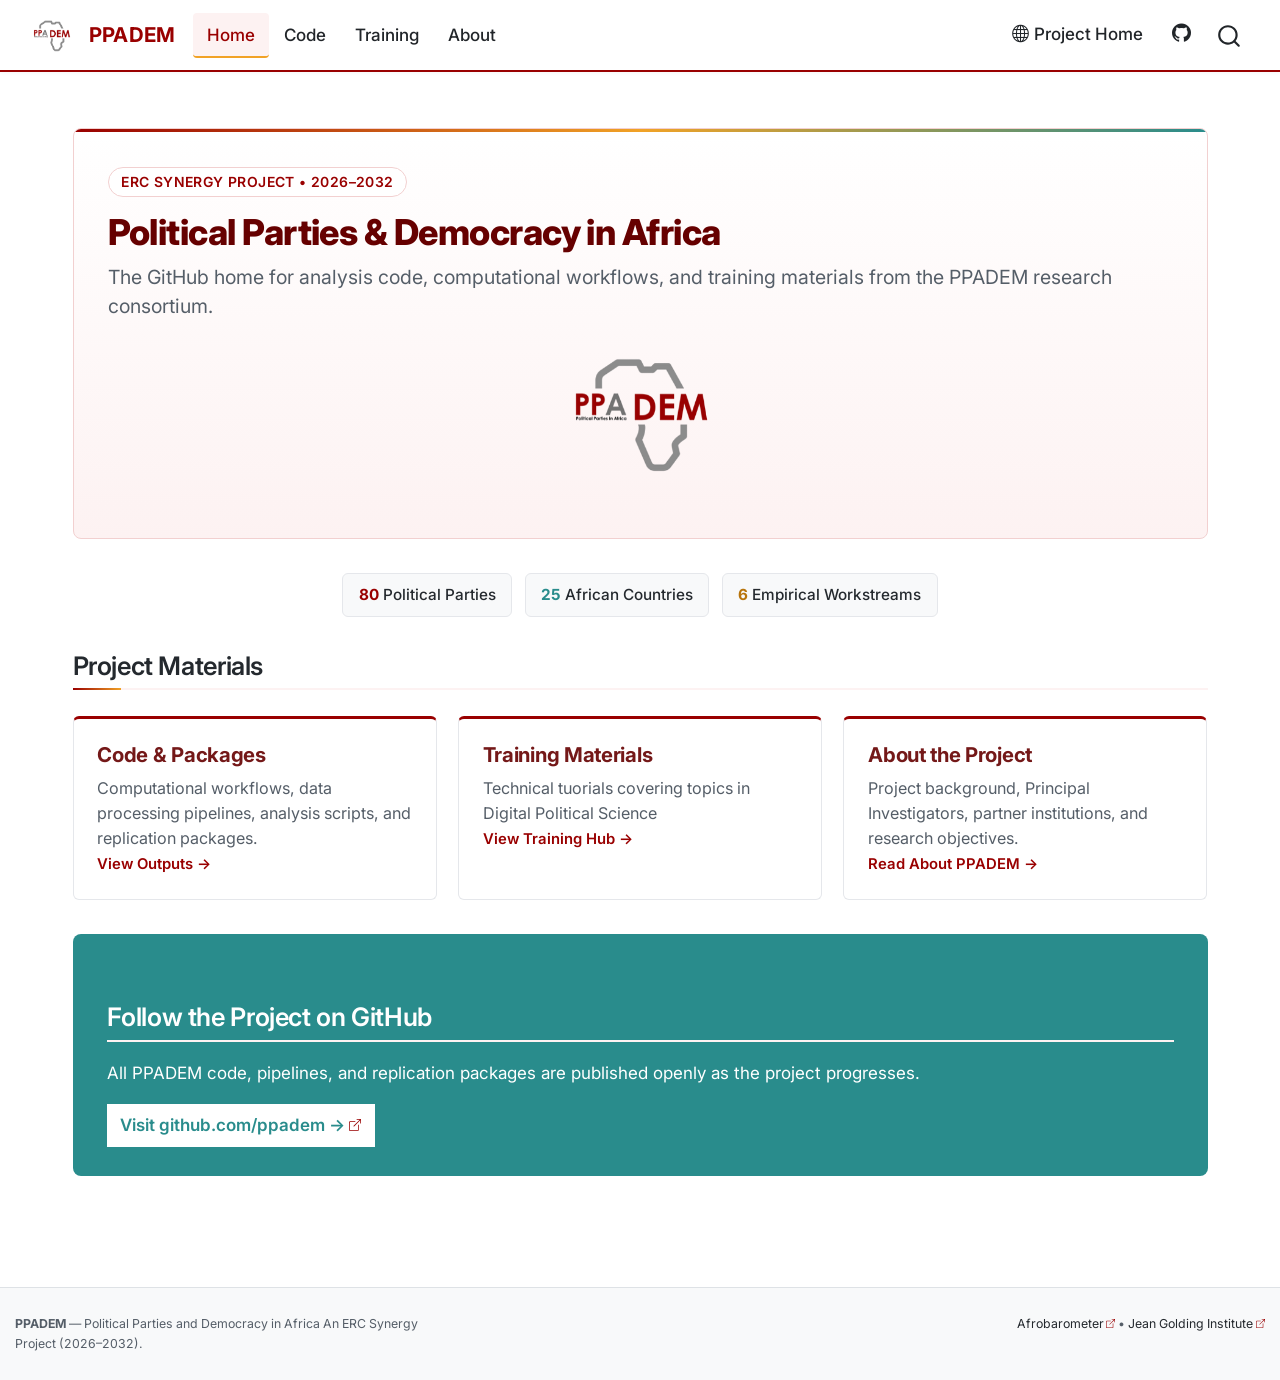
==== commit 1327e74c: "Update to latest theming" ====
--- a/docs/index.html
+++ b/docs/index.html
@@ -46,7 +46,7 @@
 <link href="site_libs/quarto-html/quarto-syntax-highlighting-64a204ab8560d761af7679ceaba22944.css" rel="stylesheet" id="quarto-text-highlighting-styles">
 <script src="site_libs/bootstrap/bootstrap.min.js"></script>
 <link href="site_libs/bootstrap/bootstrap-icons.css" rel="stylesheet">
-<link href="site_libs/bootstrap/bootstrap-bb47a2f863147e57f263fcb84ea8ee27.min.css" rel="stylesheet" append-hash="true" id="quarto-bootstrap" data-mode="light">
+<link href="site_libs/bootstrap/bootstrap-8bac9a08e45b4fc2aa48f1c92d892b86.min.css" rel="stylesheet" append-hash="true" id="quarto-bootstrap" data-mode="light">
 <script id="quarto-search-options" type="application/json">{
   "location": "navbar",
   "copy-button": false,
@@ -77,7 +77,6 @@
 <style>html{ scroll-behavior: smooth; }</style>
 
 
-<link rel="stylesheet" href="site_libs/quarto-contrib/quarto-project/ppadem/ppadem-theme/styles.css">
 </head>
 
 <body class="nav-fixed quarto-light">
@@ -211,9 +210,14 @@
 <p><a href="about.html" class="card-link">Read About PPADEM →</a></p>
 </div>
 </div>
-
-
 </section>
+<section id="follow-the-project-on-github" class="level2 ppadem-cta teal">
+<h2 class="anchored" data-anchor-id="follow-the-project-on-github">Follow the Project on GitHub</h2>
+<p>All PPADEM code, pipelines, and replication packages are published openly as the project progresses.</p>
+<p><a href="https://github.com/ppadem" class="btn" target="_blank">Visit github.com/ppadem →</a></p>
+</section>
+
+
 
 </main> <!-- /main -->
 <script id="quarto-html-after-body" type="application/javascript">
@@ -303,6 +307,13 @@
           if (link.dataset.originalHref !== undefined) {
             link.href = link.dataset.originalHref;
           }
+            // target, if specified
+            link.setAttribute("target", "_blank");
+            if (link.getAttribute("rel") === null) {
+              link.setAttribute("rel", "noopener");
+            }
+            // default icon
+            link.classList.add("external");
         }
       }
     function tippyHover(el, contentFn, onTriggerFn, onUntriggerFn) {
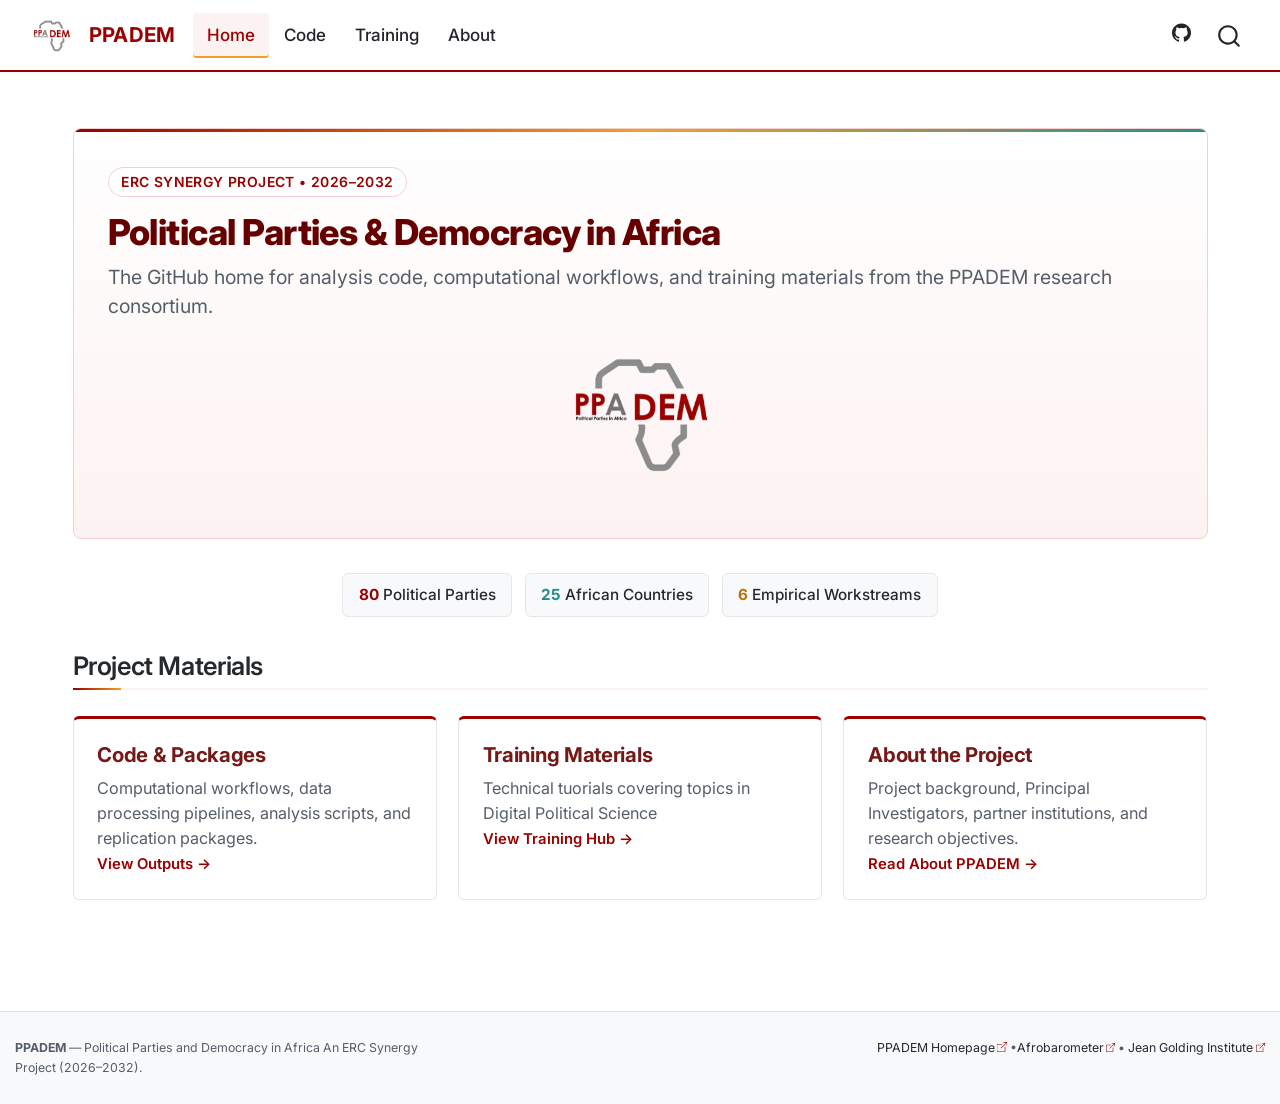
==== commit ea3925b8: "Streamline nav/footer links and remove GitHub CTAs Removes the top-nav “Project Home” item site-wide" ====
--- a/docs/index.html
+++ b/docs/index.html
@@ -118,11 +118,6 @@
   </li>  
 </ul>
             <ul class="navbar-nav navbar-nav-scroll ms-auto">
-  <li class="nav-item">
-    <a class="nav-link" href="https://politicalpartiesafrica.com/ppadem/"> <i class="bi bi-globe" role="img">
-</i> 
-<span class="menu-text">Project Home</span></a>
-  </li>  
   <li class="nav-item compact">
     <a class="nav-link" href="https://github.com/ppadem"> <i class="bi bi-github" role="img" aria-label="GitHub">
 </i> 
@@ -210,14 +205,9 @@
 <p><a href="about.html" class="card-link">Read About PPADEM →</a></p>
 </div>
 </div>
+
+
 </section>
-<section id="follow-the-project-on-github" class="level2 ppadem-cta teal">
-<h2 class="anchored" data-anchor-id="follow-the-project-on-github">Follow the Project on GitHub</h2>
-<p>All PPADEM code, pipelines, and replication packages are published openly as the project progresses.</p>
-<p><a href="https://github.com/ppadem" class="btn" target="_blank">Visit github.com/ppadem →</a></p>
-</section>
-
-
 
 </main> <!-- /main -->
 <script id="quarto-html-after-body" type="application/javascript">
@@ -637,7 +627,7 @@
       &nbsp;
     </div>
     <div class="nav-footer-right">
-<p><a href="https://www.afrobarometer.org/">Afrobarometer</a> • <a href="https://www.bristol.ac.uk/golding/">Jean Golding Institute</a></p>
+<p><a href="https://politicalpartiesafrica.com/ppadem/">PPADEM Homepage</a> •<a href="https://www.afrobarometer.org/">Afrobarometer</a> • <a href="https://www.bristol.ac.uk/golding/">Jean Golding Institute</a></p>
 </div>
   </div>
 </footer>
